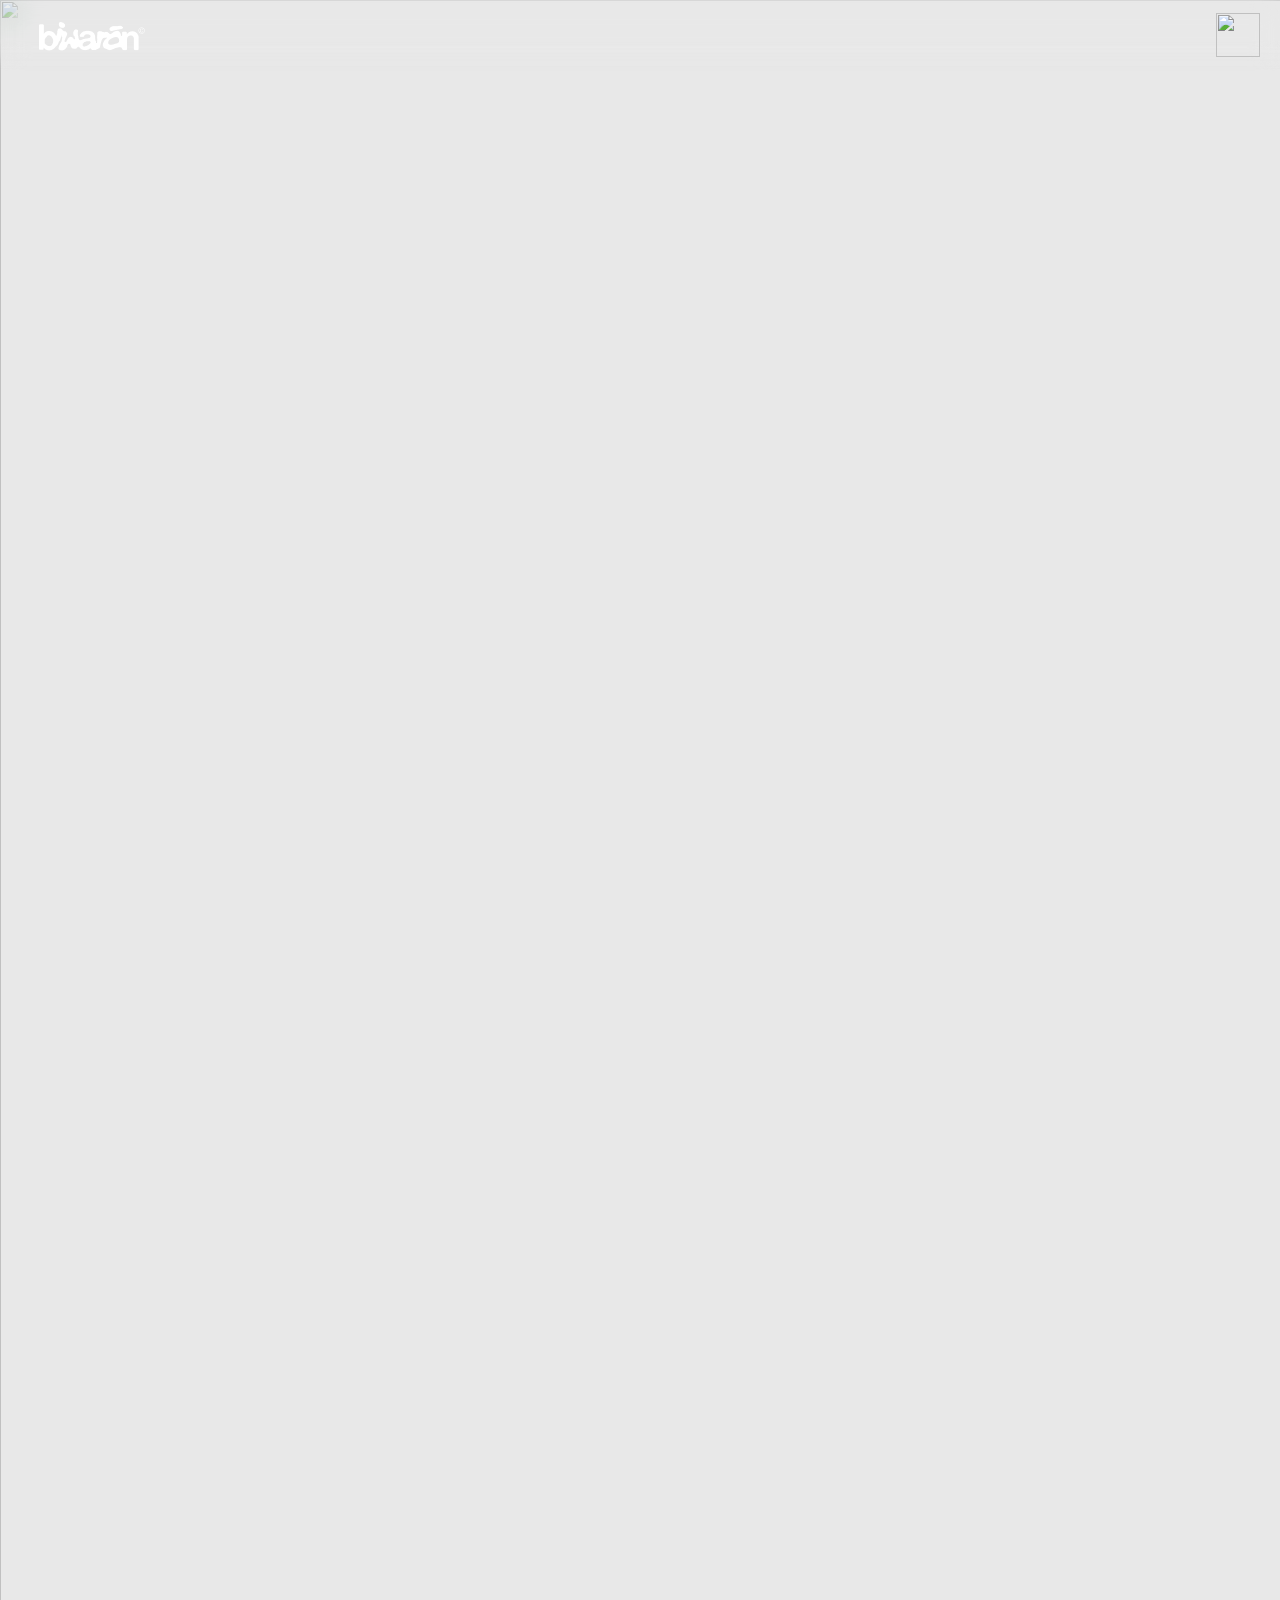
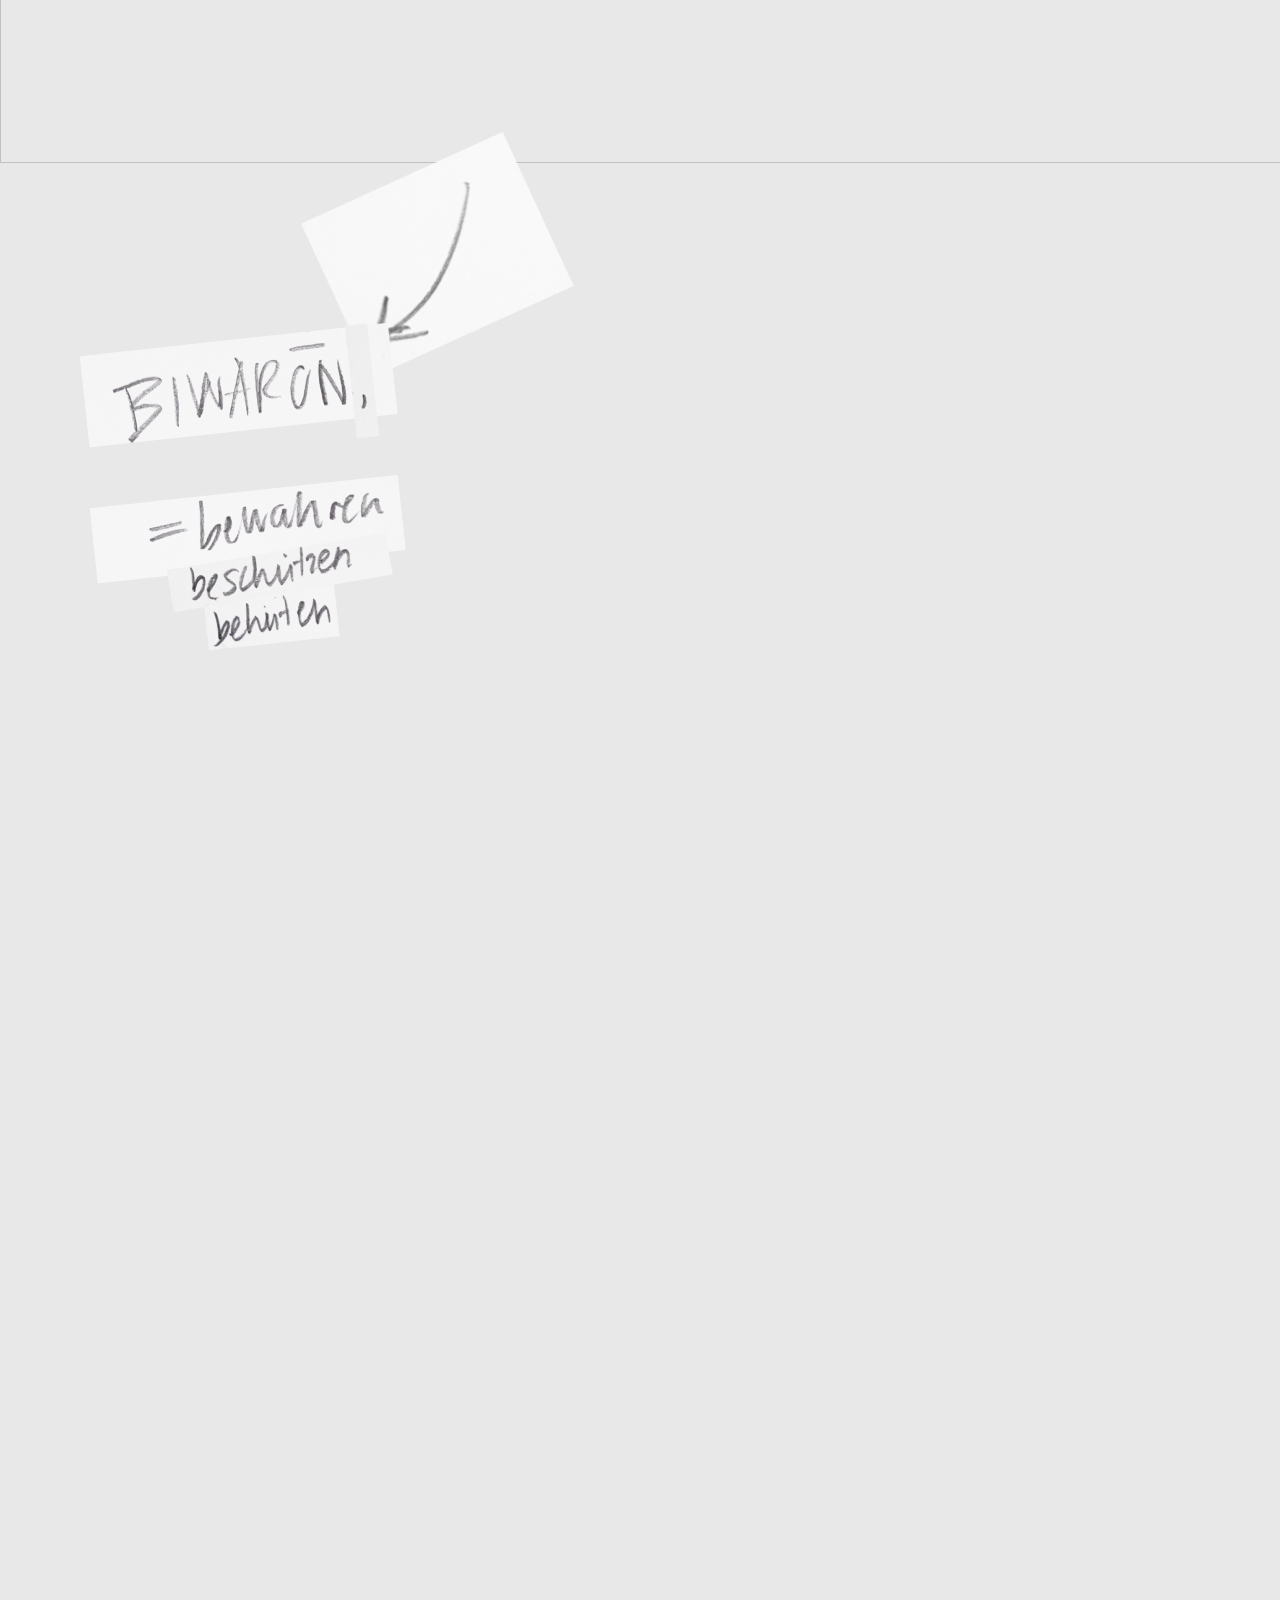
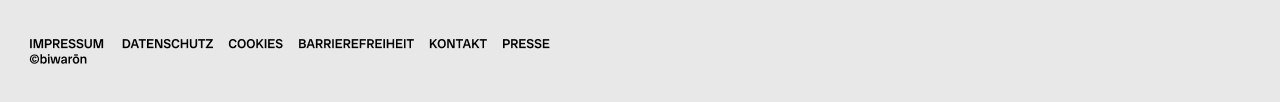
==== index.html @ 2324b7e9 "Add files via upload" ====
<!DOCTYPE html>
<html lang="de">
<head>
  <meta charset="UTF-8">
  <meta name="viewport" content="width=device-width, initial-scale=1.0">
  <title>Landingpage</title>
  <link rel="stylesheet" href="./css/style.css">
</head>
<body class="page-landing">
  <header class="site-header" aria-label="Hauptnavigation">
    <div class="site-header__inner">
      <a class="site-logo-link" href="./index.html" aria-label="Zur Landingpage">
        <img class="site-logo" src="./images/logo_weiss.png" alt="">
      </a>

      <nav class="site-nav" aria-label="Primäre Navigation">
        <a href="./about/index.html">ABOUT</a>
        <a href="./textilsystem/index.html">TEXTILSYSTEM</a>
        <a href="./forschung/index.html">FORSCHUNG</a>
        <a href="./transformation/index.html">TRANSFORMATION</a>
        <a href="./aktivitaet/index.html">AKTIVITÄT-&gt;</a>
      </nav>

      <button
        class="menu-toggle"
        type="button"
        aria-expanded="false"
        aria-controls="mobile-menu"
        aria-label="Navigation öffnen"
      >
        <img class="menu-toggle__icon" src="./images/burger_weiss.png" alt="">
      </button>

      <nav class="mobile-nav" id="mobile-menu" aria-label="Mobile Navigation">
        <a href="./about/index.html">ABOUT</a>
        <a href="./textilsystem/index.html">TEXTILSYSTEM</a>
        <a href="./forschung/index.html">FORSCHUNG</a>
        <a href="./transformation/index.html">TRANSFORMATION</a>
        <a href="./aktivitaet/index.html">AKTIVITÄT-&gt;</a>
      </nav>
    </div>
  </header>

  <main class="landing-main">
    <section class="landing-stage" aria-label="Landingpage Bildkomposition">
      <img class="stage-image stage-image--a1" src="./images/A_1.png" alt="" loading="eager">
      <img class="stage-image stage-image--a2 reveal reveal-up" src="./images/A_2.png" alt="" loading="eager">
      <img class="stage-image stage-image--a3 reveal reveal-diagonal reveal-delay-1" src="./images/A_3.png" alt="" loading="lazy">
      <img class="stage-image stage-image--a4 reveal reveal-diagonal reveal-delay-2" src="./images/A_4.png" alt="" loading="lazy">

      <div class="stage-a5 playful-a5">
        <img class="stage-image stage-image--a5 wiggle-hover" src="./images/A_5.png" alt="" loading="lazy">
      </div>

      <a
        class="landing-hitarea landing-hitarea--about"
        href="./about/index.html"
        aria-label="Zur About-Seite"
      ></a>
    </section>
  </main>

  <footer class="site-footer" aria-hidden="true">
    <img class="site-footer__image" src="./images/footer_box.png" alt="" loading="lazy">
  </footer>

  <script src="./js/script.js" defer></script>
</body>
</html>
---- css/style.css ----
@font-face {
  font-family: 'Neue Haas Display';
  src: url('../fonts/NeueHaasDisplayMediu.tff') format('truetype');
  font-weight: 500;
  font-style: normal;
  font-display: swap;
}

:root {
  --page-bg: #E8E8E8;
  --layout-width: 1560px;
  --layout-height: 3302px;
  --header-height: 70.69px;

  --reveal-duration: 2200ms;
  --reveal-delay-a3: 180ms;
  --reveal-delay-a4: 320ms;
  --reveal-ease: cubic-bezier(0.22, 1, 0.36, 1);

  --header-blur: 14px;
}

*,
*::before,
*::after {
  box-sizing: border-box;
}

html {
  scroll-behavior: smooth;
}

body {
  margin: 0;
  min-height: 100vh;
  overflow-x: auto;
  background: var(--page-bg);
}

img {
  display: block;
  max-width: none;
}

a,
button {
  color: inherit;
  font: inherit;
}

a {
  text-decoration: none;
}

button {
  padding: 0;
  border: 0;
  background: transparent;
  cursor: pointer;
}

.page-landing {
  position: relative;
  min-width: var(--layout-width);
  background: var(--page-bg);
}

/* HEADER */

.site-header {
  position: fixed;
  top: 0;
  left: 50%;
  width: var(--layout-width);
  height: var(--header-height);
  transform: translateX(-50%);
  z-index: 1000;
  pointer-events: none;
}

.site-header::before {
  content: '';
  position: absolute;
  inset: 0;
  background: rgba(232, 232, 232, 0.16);
  -webkit-backdrop-filter: blur(var(--header-blur));
  backdrop-filter: blur(var(--header-blur));
  -webkit-mask-image: linear-gradient(
    to bottom,
    rgba(0, 0, 0, 1) 0%,
    rgba(0, 0, 0, 1) 58%,
    rgba(0, 0, 0, 0.72) 78%,
    rgba(0, 0, 0, 0.22) 92%,
    rgba(0, 0, 0, 0) 100%
  );
  mask-image: linear-gradient(
    to bottom,
    rgba(0, 0, 0, 1) 0%,
    rgba(0, 0, 0, 1) 58%,
    rgba(0, 0, 0, 0.72) 78%,
    rgba(0, 0, 0, 0.22) 92%,
    rgba(0, 0, 0, 0) 100%
  );
  z-index: 0;
}

.site-header__inner {
  position: relative;
  width: 100%;
  height: 100%;
  z-index: 1;
}

.site-logo-link,
.site-nav,
.menu-toggle,
.mobile-nav {
  pointer-events: auto;
}

.site-logo-link {
  position: absolute;
  left: 39px;
  top: 22px;
  width: 106px;
  height: 29px;
}

.site-logo {
  width: 106px;
  height: 29px;
  object-fit: contain;
}

.site-nav {
  position: absolute;
  top: 50%;
  right: 39px;
  transform: translateY(-50%);
  display: flex;
  align-items: center;
  gap: 22px;
  font-family: 'Neue Haas Display', sans-serif;
  font-size: 13px;
  font-weight: 500;
  line-height: 1;
  color: #FFFFFF;
  white-space: nowrap;
}

.site-nav a,
.mobile-nav a {
  color: inherit;
  text-decoration: none;
}

.menu-toggle {
  display: none;
  position: absolute;
  top: 50%;
  right: 20px;
  width: 44px;
  height: 44px;
  transform: translateY(-50%);
}

.menu-toggle__icon {
  width: 100%;
  height: 100%;
  object-fit: contain;
}

.mobile-nav {
  position: absolute;
  top: 64px;
  right: 20px;
  display: none;
  flex-direction: column;
  align-items: flex-end;
  gap: 12px;
  padding: 12px 0;
  font-family: 'Neue Haas Display', sans-serif;
  font-size: 13px;
  font-weight: 500;
  line-height: 1;
  color: #FFFFFF;
}

.mobile-nav.is-open {
  display: flex;
}

/* MAIN */

.landing-main {
  position: relative;
  width: var(--layout-width);
  margin: 0 auto;
  z-index: 1;
}

.landing-stage {
  position: relative;
  width: var(--layout-width);
  height: var(--layout-height);
  overflow: hidden;
}

.stage-image,
.landing-hitarea,
.stage-a5 {
  position: absolute;
  display: block;
}

/* IMAGES */

.stage-image--a1 {
  left: 0;
  top: 0;
  width: 1560px;
  height: 1763px;
  z-index: 1;
}

.stage-image--a2 {
  left: 0;
  top: 730px;
  width: 1560px;
  height: 2571px;
  z-index: 2;
}

.stage-image--a3 {
  left: 301px;
  top: 1732px;
  width: 273px;
  height: 246px;
  z-index: 3;
}

.stage-image--a4 {
  left: 64px;
  top: 1906px;
  width: 343px;
  height: 355px;
  z-index: 4;
}

.stage-a5 {
  left: 1202px;
  top: 2894px;
  width: 358px;
  height: 248px;
  z-index: 5;
  opacity: 0;
  transform-origin: center center;
  will-change: transform, opacity;
}

.stage-image--a5 {
  width: 358px;
  height: 248px;
  transform-origin: center center;
  will-change: transform;
}

/* HIT AREA */

.landing-hitarea--about {
  left: 355px;
  top: 2730px;
  width: 634px;
  height: 446px;
  z-index: 10;
  background: transparent;
}

/* FOOTER */

.site-footer {
  position: relative;
  width: var(--layout-width);
  height: 100px;
  margin: calc(-100px) auto 0;
  z-index: 20;
  pointer-events: none;
}

.site-footer__image {
  width: 1560px;
  height: 100px;
}

/* REVEAL */

.reveal {
  opacity: 0;
  will-change: transform, opacity;
}

.reveal.is-visible {
  animation-duration: var(--reveal-duration);
  animation-fill-mode: forwards;
  animation-timing-function: var(--reveal-ease);
}

.reveal-up.is-visible {
  animation-name: revealUp;
}

.reveal-diagonal.is-visible {
  animation-name: revealDiagonal;
}

.reveal-delay-1.is-visible {
  animation-delay: var(--reveal-delay-a3);
}

.reveal-delay-2.is-visible {
  animation-delay: var(--reveal-delay-a4);
}

@keyframes revealUp {
  from {
    opacity: 0;
    transform: translate3d(0, 70px, 0);
  }
  to {
    opacity: 1;
    transform: translate3d(0, 0, 0);
  }
}

@keyframes revealDiagonal {
  from {
    opacity: 0;
    transform: translate3d(48px, -48px, 0);
  }
  to {
    opacity: 1;
    transform: translate3d(0, 0, 0);
  }
}

/* A5 ENTRANCE */

.playful-a5.is-visible {
  animation: a5Entrance 1400ms cubic-bezier(0.2, 0.9, 0.2, 1) forwards;
}

@keyframes a5Entrance {
  0% {
    opacity: 0;
    transform: translate3d(0, 60px, 0) rotate(-8deg) scale(0.92);
  }
  55% {
    opacity: 1;
    transform: translate3d(0, -8px, 0) rotate(3deg) scale(1.02);
  }
  100% {
    opacity: 1;
    transform: translate3d(0, 0, 0) rotate(0deg) scale(1);
  }
}

/* A5 HOVER */

.wiggle-hover {
  transition: transform 180ms ease;
}

.wiggle-hover.is-wiggling {
  animation: wiggleSoft 700ms ease-out 1;
}

@keyframes wiggleSoft {
  0% {
    transform: rotate(0deg);
  }
  20% {
    transform: rotate(3deg);
  }
  40% {
    transform: rotate(-2.5deg);
  }
  60% {
    transform: rotate(1.5deg);
  }
  80% {
    transform: rotate(-0.75deg);
  }
  100% {
    transform: rotate(0deg);
  }
}

@media (max-width: 1559px) {
  .page-landing {
    min-width: 0;
  }

  .site-header {
    left: 0;
    transform: none;
    width: 100%;
  }

  .landing-main,
  .landing-stage,
  .site-footer {
    width: 100%;
  }

  .site-nav {
    display: none;
  }

  .menu-toggle {
    display: block;
  }
}

@media (prefers-reduced-motion: reduce) {
  html {
    scroll-behavior: auto;
  }

  .reveal,
  .stage-a5,
  .stage-image--a5 {
    opacity: 1;
    transform: none !important;
    animation: none !important;
    transition: none !important;
  }
}
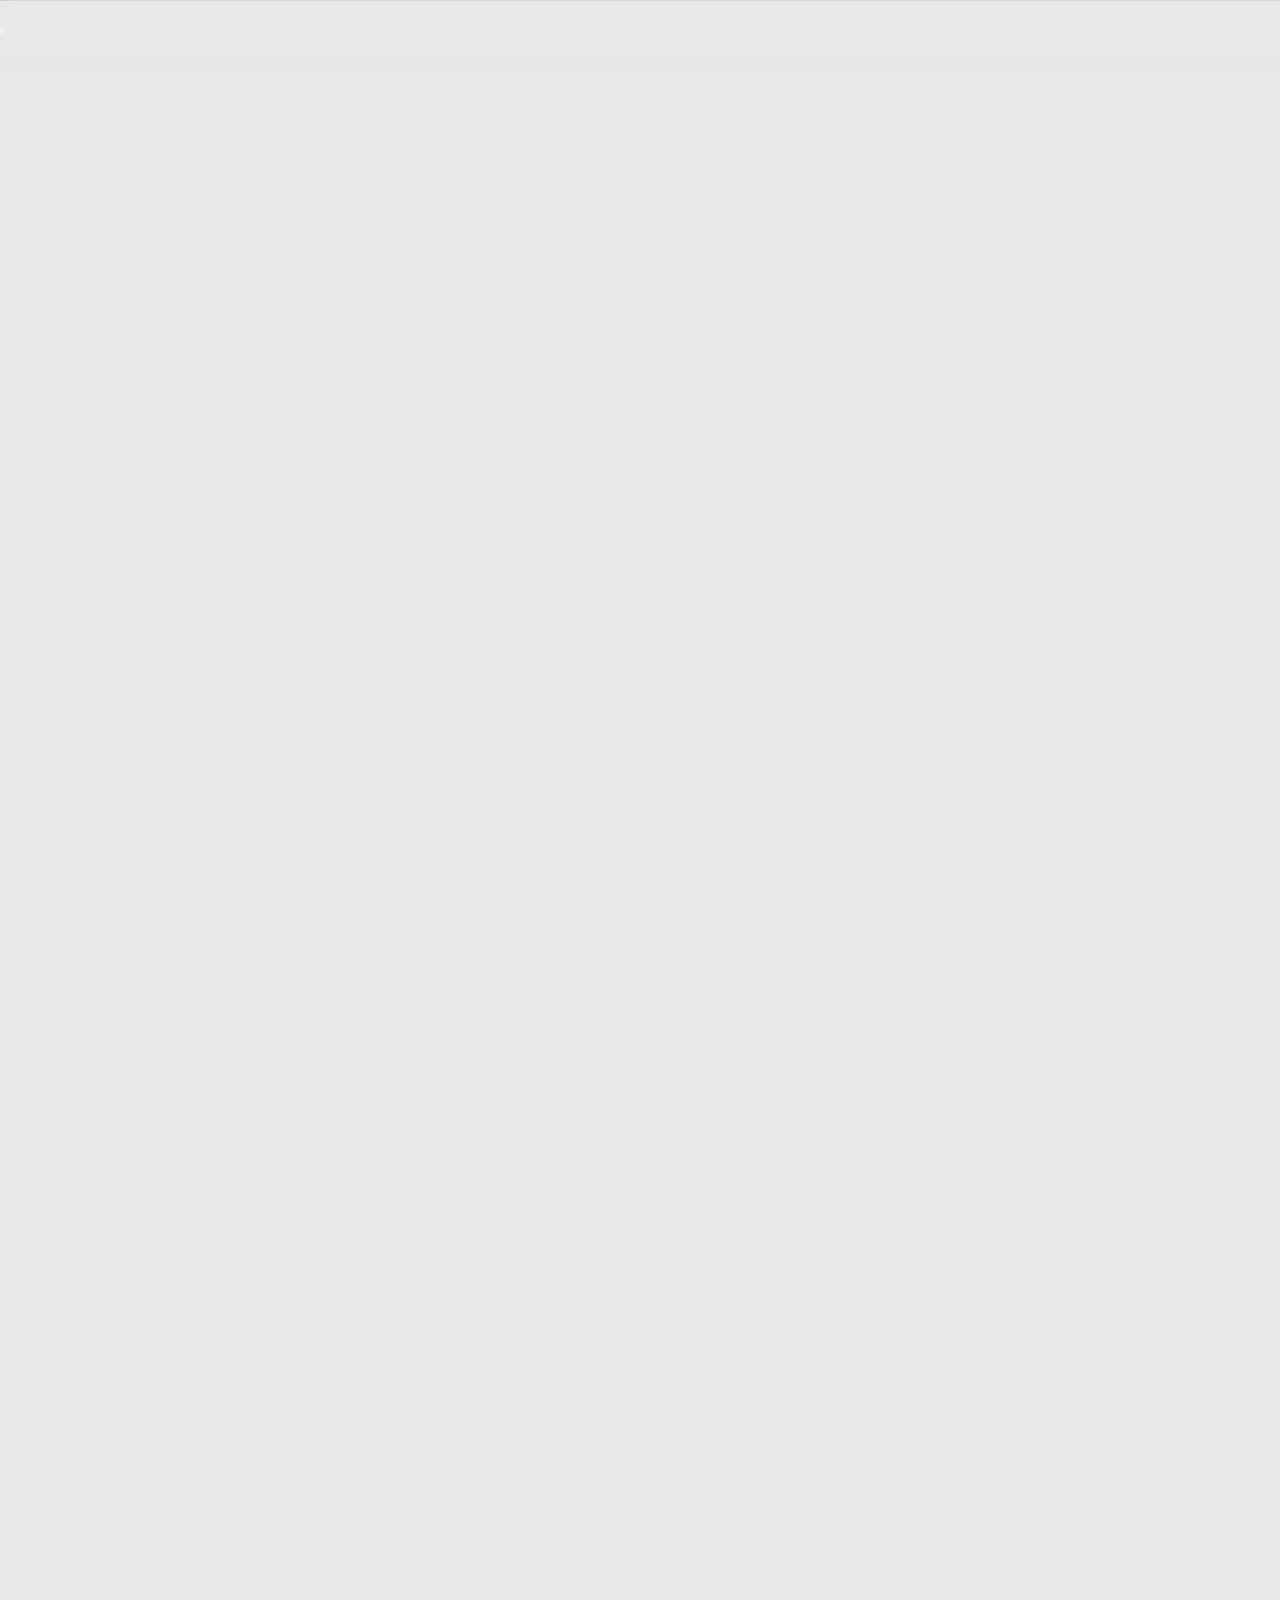
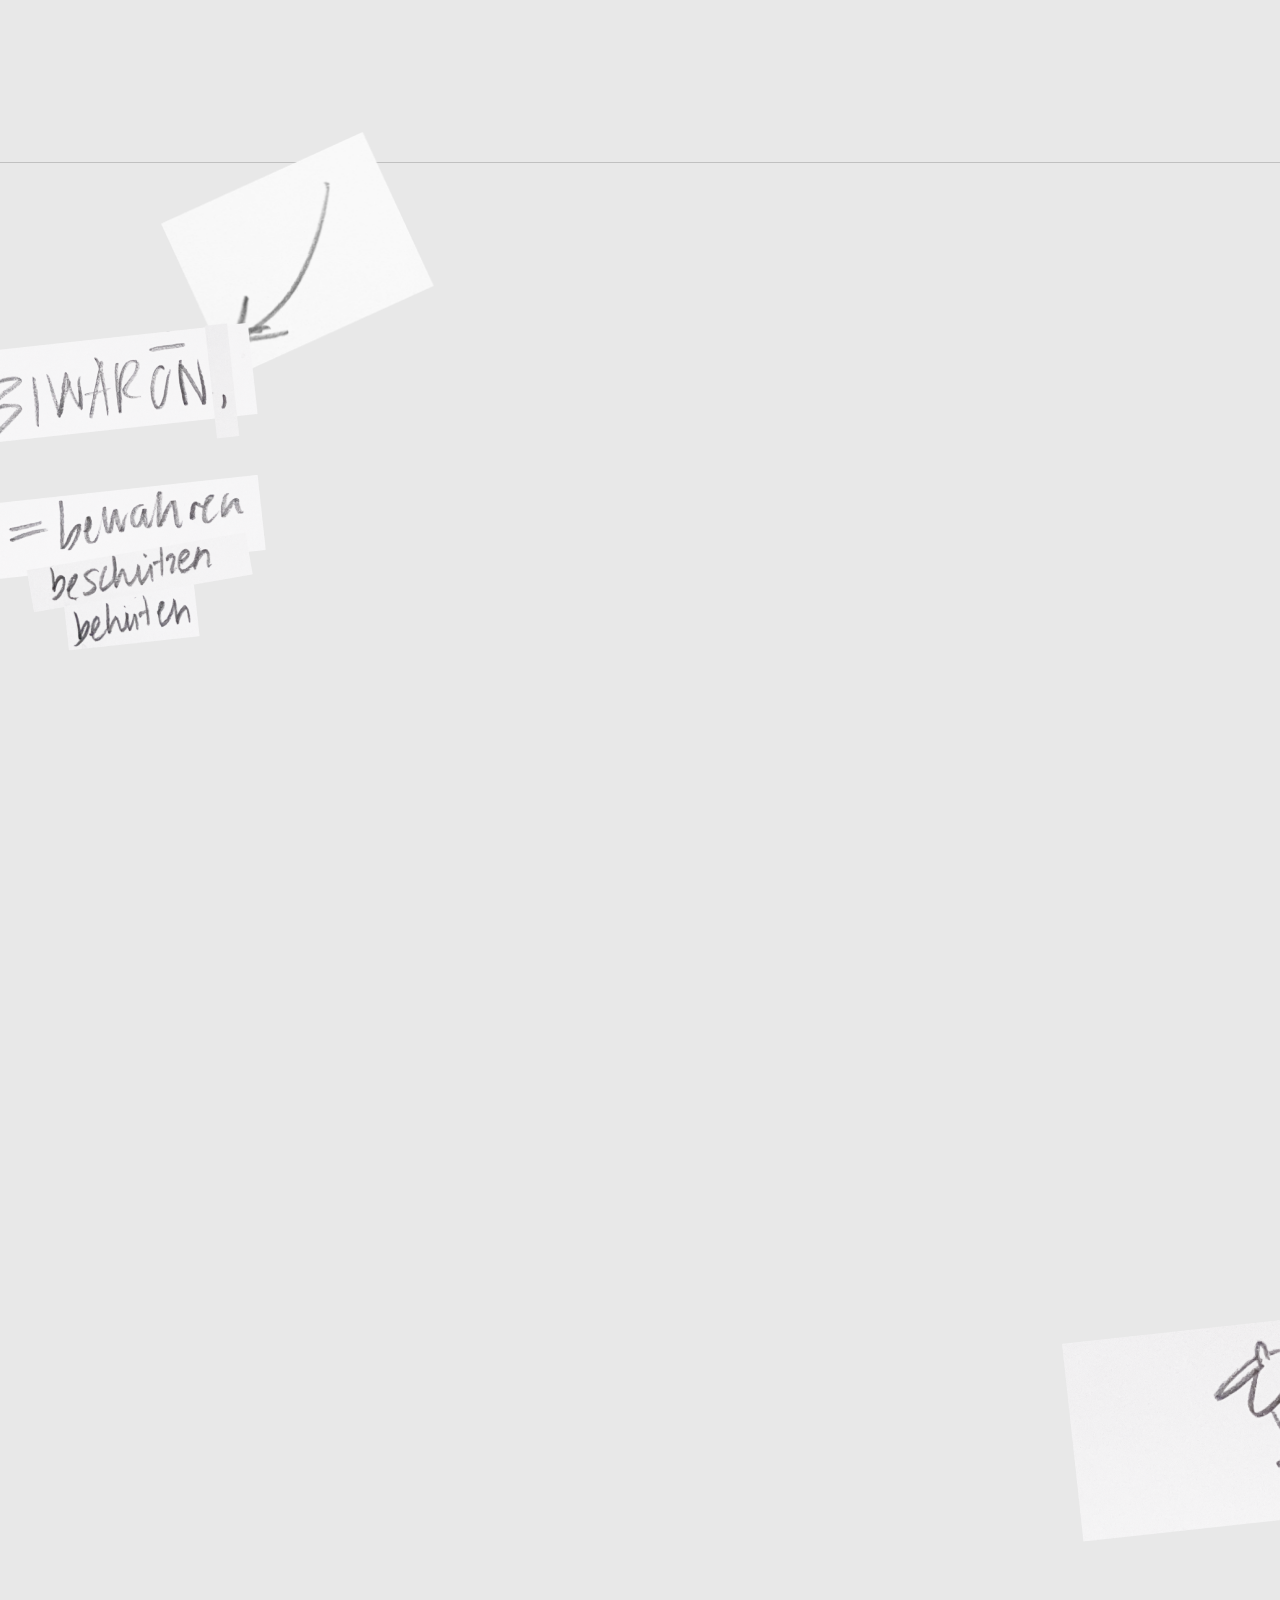
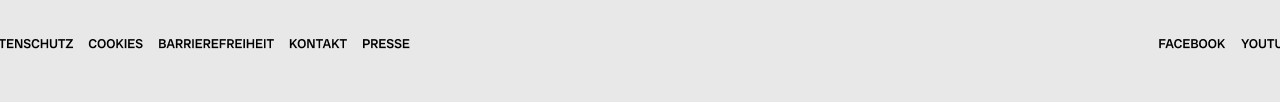
==== commit 77fed362: "Refactor index.html for page scaling Refactored HTML structure to include a page scale wrapper and f" ====
--- a/index.html
+++ b/index.html
@@ -6,64 +6,70 @@
   <title>Landingpage</title>
   <link rel="stylesheet" href="./css/style.css">
 </head>
-<body class="page-landing">
-  <header class="site-header" aria-label="Hauptnavigation">
-    <div class="site-header__inner">
-      <a class="site-logo-link" href="./index.html" aria-label="Zur Landingpage">
-        <img class="site-logo" src="./images/logo_weiss.png" alt="">
-      </a>
+<body>
+  <div class="page-scale-shell">
+    <div class="page-scale-frame">
+      <div class="page-landing">
+        <header class="site-header" aria-label="Hauptnavigation">
+          <div class="site-header__inner">
+            <a class="site-logo-link" href="./index.html" aria-label="Zur Landingpage">
+              <img class="site-logo" src="./images/logo_weiss.png" alt="">
+            </a>
 
-      <nav class="site-nav" aria-label="Primäre Navigation">
-        <a href="./about/index.html">ABOUT</a>
-        <a href="./textilsystem/index.html">TEXTILSYSTEM</a>
-        <a href="./forschung/index.html">FORSCHUNG</a>
-        <a href="./transformation/index.html">TRANSFORMATION</a>
-        <a href="./aktivitaet/index.html">AKTIVITÄT-&gt;</a>
-      </nav>
+            <nav class="site-nav" aria-label="Primäre Navigation">
+              <a href="./about/index.html">ABOUT</a>
+              <a href="./textilsystem/index.html">TEXTILSYSTEM</a>
+              <a href="./forschung/index.html">FORSCHUNG</a>
+              <a href="./transformation/index.html">TRANSFORMATION</a>
+              <a href="./aktivitaet/index.html">AKTIVITÄT-&gt;</a>
+            </nav>
 
-      <button
-        class="menu-toggle"
-        type="button"
-        aria-expanded="false"
-        aria-controls="mobile-menu"
-        aria-label="Navigation öffnen"
-      >
-        <img class="menu-toggle__icon" src="./images/burger_weiss.png" alt="">
-      </button>
+            <button
+              class="menu-toggle"
+              type="button"
+              aria-expanded="false"
+              aria-controls="mobile-menu"
+              aria-label="Navigation öffnen"
+            >
+              <img class="menu-toggle__icon" src="./images/burger_weiss.png" alt="">
+            </button>
 
-      <nav class="mobile-nav" id="mobile-menu" aria-label="Mobile Navigation">
-        <a href="./about/index.html">ABOUT</a>
-        <a href="./textilsystem/index.html">TEXTILSYSTEM</a>
-        <a href="./forschung/index.html">FORSCHUNG</a>
-        <a href="./transformation/index.html">TRANSFORMATION</a>
-        <a href="./aktivitaet/index.html">AKTIVITÄT-&gt;</a>
-      </nav>
+            <nav class="mobile-nav" id="mobile-menu" aria-label="Mobile Navigation">
+              <a href="./about/index.html">ABOUT</a>
+              <a href="./textilsystem/index.html">TEXTILSYSTEM</a>
+              <a href="./forschung/index.html">FORSCHUNG</a>
+              <a href="./transformation/index.html">TRANSFORMATION</a>
+              <a href="./aktivitaet/index.html">AKTIVITÄT-&gt;</a>
+            </nav>
+          </div>
+        </header>
+
+        <main class="landing-main">
+          <section class="landing-stage" aria-label="Landingpage Bildkomposition">
+            <img class="stage-image stage-image--a1" src="./images/A_1.png" alt="" loading="eager">
+            <img class="stage-image stage-image--a2 reveal reveal-up" src="./images/A_2.png" alt="" loading="eager">
+            <img class="stage-image stage-image--a3 reveal reveal-diagonal reveal-delay-1" src="./images/A_3.png" alt="" loading="lazy">
+            <img class="stage-image stage-image--a4 reveal reveal-diagonal reveal-delay-2" src="./images/A_4.png" alt="" loading="lazy">
+
+            <div class="stage-a5 playful-a5">
+              <img class="stage-image stage-image--a5 wiggle-hover" src="./images/A_5.png" alt="" loading="lazy">
+            </div>
+
+            <a
+              class="landing-hitarea landing-hitarea--about"
+              href="./about/index.html"
+              aria-label="Zur About-Seite"
+            ></a>
+          </section>
+        </main>
+
+        <footer class="site-footer" aria-hidden="true">
+          <img class="site-footer__image" src="./images/footer_box.png" alt="" loading="lazy">
+        </footer>
+      </div>
     </div>
-  </header>
-
-  <main class="landing-main">
-    <section class="landing-stage" aria-label="Landingpage Bildkomposition">
-      <img class="stage-image stage-image--a1" src="./images/A_1.png" alt="" loading="eager">
-      <img class="stage-image stage-image--a2 reveal reveal-up" src="./images/A_2.png" alt="" loading="eager">
-      <img class="stage-image stage-image--a3 reveal reveal-diagonal reveal-delay-1" src="./images/A_3.png" alt="" loading="lazy">
-      <img class="stage-image stage-image--a4 reveal reveal-diagonal reveal-delay-2" src="./images/A_4.png" alt="" loading="lazy">
-
-      <div class="stage-a5 playful-a5">
-        <img class="stage-image stage-image--a5 wiggle-hover" src="./images/A_5.png" alt="" loading="lazy">
-      </div>
-
-      <a
-        class="landing-hitarea landing-hitarea--about"
-        href="./about/index.html"
-        aria-label="Zur About-Seite"
-      ></a>
-    </section>
-  </main>
-
-  <footer class="site-footer" aria-hidden="true">
-    <img class="site-footer__image" src="./images/footer_box.png" alt="" loading="lazy">
-  </footer>
+  </div>
 
   <script src="./js/script.js" defer></script>
 </body>
-</html>+</html>
--- a/css/style.css
+++ b/css/style.css
@@ -18,6 +18,7 @@
   --reveal-ease: cubic-bezier(0.22, 1, 0.36, 1);
 
   --header-blur: 14px;
+  --page-scale: 1;
 }
 
 *,
@@ -33,7 +34,7 @@
 body {
   margin: 0;
   min-height: 100vh;
-  overflow-x: auto;
+  overflow-x: hidden;
   background: var(--page-bg);
 }
 
@@ -59,9 +60,23 @@
   cursor: pointer;
 }
 
+/* SCALE WRAPPER */
+
+.page-scale-shell {
+  width: 100%;
+  display: flex;
+  justify-content: center;
+}
+
+.page-scale-frame {
+  width: var(--layout-width);
+  transform-origin: top center;
+  transform: scale(var(--page-scale));
+}
+
 .page-landing {
   position: relative;
-  min-width: var(--layout-width);
+  width: var(--layout-width);
   background: var(--page-bg);
 }
 
@@ -395,21 +410,15 @@
   }
 }
 
+/* PROPORTIONAL SCALE BELOW 1560 */
+
 @media (max-width: 1559px) {
-  .page-landing {
-    min-width: 0;
-  }
-
-  .site-header {
-    left: 0;
-    transform: none;
-    width: 100%;
-  }
-
-  .landing-main,
-  .landing-stage,
-  .site-footer {
-    width: 100%;
+  :root {
+    --page-scale: calc(100vw / 1560);
+  }
+
+  .page-scale-frame {
+    height: calc((var(--layout-height) + 100px) * var(--page-scale));
   }
 
   .site-nav {
@@ -418,6 +427,12 @@
 
   .menu-toggle {
     display: block;
+  }
+}
+
+@media (min-width: 1560px) {
+  .page-scale-frame {
+    height: calc(var(--layout-height) + 100px);
   }
 }
 
@@ -434,4 +449,4 @@
     animation: none !important;
     transition: none !important;
   }
-}+}
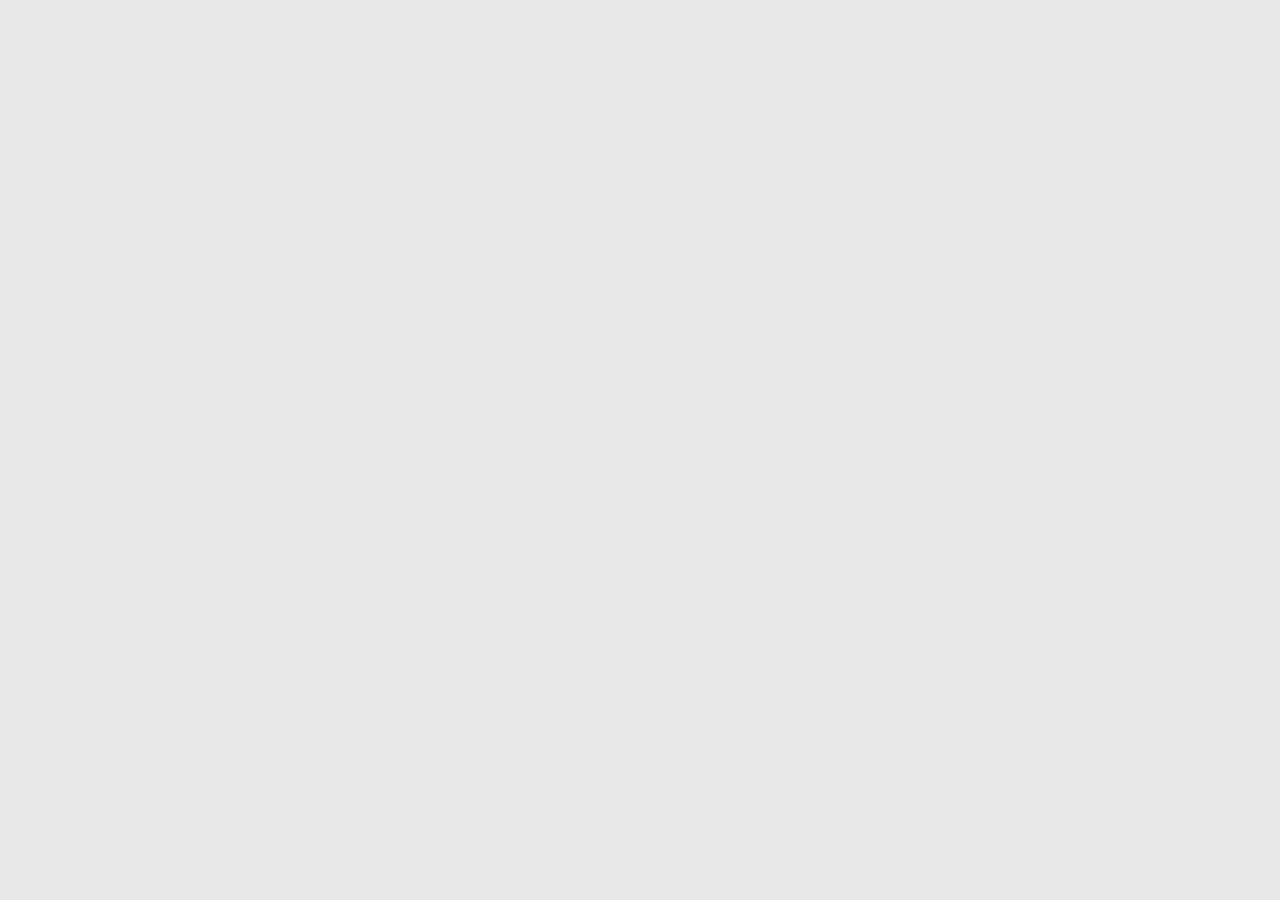
==== commit 646fce42: "Add files via upload" ====
--- a/index.html
+++ b/index.html
@@ -2,74 +2,81 @@
 <html lang="de">
 <head>
   <meta charset="UTF-8">
-  <meta name="viewport" content="width=device-width, initial-scale=1.0">
+  <meta
+    name="viewport"
+    content="width=device-width, initial-scale=1.0, maximum-scale=1.0, user-scalable=no"
+  >
   <title>Landingpage</title>
   <link rel="stylesheet" href="./css/style.css">
 </head>
 <body>
   <div class="page-scale-shell">
-    <div class="page-scale-frame">
-      <div class="page-landing">
-        <header class="site-header" aria-label="Hauptnavigation">
-          <div class="site-header__inner">
-            <a class="site-logo-link" href="./index.html" aria-label="Zur Landingpage">
-              <img class="site-logo" src="./images/logo_weiss.png" alt="">
-            </a>
+    <div class="page-scale-stage">
+      <div class="page-scale-frame">
+        <div class="page-landing">
+          <header class="site-header" aria-label="Hauptnavigation">
+            <div class="site-header-scale">
+              <div class="site-header__inner">
+                <a class="site-logo-link" href="./index.html" aria-label="Zur Landingpage">
+                  <img class="site-logo" src="./images/logo_weiss.png" alt="">
+                </a>
 
-            <nav class="site-nav" aria-label="Primäre Navigation">
-              <a href="./about/index.html">ABOUT</a>
-              <a href="./textilsystem/index.html">TEXTILSYSTEM</a>
-              <a href="./forschung/index.html">FORSCHUNG</a>
-              <a href="./transformation/index.html">TRANSFORMATION</a>
-              <a href="./aktivitaet/index.html">AKTIVITÄT-&gt;</a>
-            </nav>
+                <nav class="site-nav" aria-label="Primäre Navigation">
+                  <a href="./about/index.html">ABOUT</a>
+                  <a href="./textilsystem/index.html">TEXTILSYSTEM</a>
+                  <a href="./forschung/index.html">FORSCHUNG</a>
+                  <a href="./transformation/index.html">TRANSFORMATION</a>
+                  <a href="./aktivitaet/index.html">AKTIVITÄT-&gt;</a>
+                </nav>
 
-            <button
-              class="menu-toggle"
-              type="button"
-              aria-expanded="false"
-              aria-controls="mobile-menu"
-              aria-label="Navigation öffnen"
-            >
-              <img class="menu-toggle__icon" src="./images/burger_weiss.png" alt="">
-            </button>
+                <button
+                  class="menu-toggle"
+                  type="button"
+                  aria-expanded="false"
+                  aria-controls="mobile-menu"
+                  aria-label="Navigation öffnen"
+                >
+                  <img class="menu-toggle__icon" src="./images/burger_weiss.png" alt="">
+                </button>
 
-            <nav class="mobile-nav" id="mobile-menu" aria-label="Mobile Navigation">
-              <a href="./about/index.html">ABOUT</a>
-              <a href="./textilsystem/index.html">TEXTILSYSTEM</a>
-              <a href="./forschung/index.html">FORSCHUNG</a>
-              <a href="./transformation/index.html">TRANSFORMATION</a>
-              <a href="./aktivitaet/index.html">AKTIVITÄT-&gt;</a>
-            </nav>
-          </div>
-        </header>
+                <nav class="mobile-nav" id="mobile-menu" aria-label="Mobile Navigation">
+                  <a href="./about/index.html">ABOUT</a>
+                  <a href="./textilsystem/index.html">TEXTILSYSTEM</a>
+                  <a href="./forschung/index.html">FORSCHUNG</a>
+                  <a href="./transformation/index.html">TRANSFORMATION</a>
+                  <a href="./aktivitaet/index.html">AKTIVITÄT-&gt;</a>
+                </nav>
+              </div>
+            </div>
+          </header>
 
-        <main class="landing-main">
-          <section class="landing-stage" aria-label="Landingpage Bildkomposition">
-            <img class="stage-image stage-image--a1" src="./images/A_1.png" alt="" loading="eager">
-            <img class="stage-image stage-image--a2 reveal reveal-up" src="./images/A_2.png" alt="" loading="eager">
-            <img class="stage-image stage-image--a3 reveal reveal-diagonal reveal-delay-1" src="./images/A_3.png" alt="" loading="lazy">
-            <img class="stage-image stage-image--a4 reveal reveal-diagonal reveal-delay-2" src="./images/A_4.png" alt="" loading="lazy">
+          <main class="landing-main">
+            <section class="landing-stage" aria-label="Landingpage Bildkomposition">
+              <img class="stage-image stage-image--a1" src="./images/A_1.png" alt="" loading="eager">
+              <img class="stage-image stage-image--a2 reveal reveal-up" src="./images/A_2.png" alt="" loading="eager">
+              <img class="stage-image stage-image--a3 reveal reveal-diagonal reveal-delay-1" src="./images/A_3.png" alt="" loading="lazy">
+              <img class="stage-image stage-image--a4 reveal reveal-diagonal reveal-delay-2" src="./images/A_4.png" alt="" loading="lazy">
 
-            <div class="stage-a5 playful-a5">
-              <img class="stage-image stage-image--a5 wiggle-hover" src="./images/A_5.png" alt="" loading="lazy">
-            </div>
+              <div class="stage-a5 playful-a5">
+                <img class="stage-image stage-image--a5 wiggle-hover" src="./images/A_5.png" alt="" loading="lazy">
+              </div>
 
-            <a
-              class="landing-hitarea landing-hitarea--about"
-              href="./about/index.html"
-              aria-label="Zur About-Seite"
-            ></a>
-          </section>
-        </main>
+              <a
+                class="landing-hitarea landing-hitarea--about"
+                href="./about/index.html"
+                aria-label="Zur About-Seite"
+              ></a>
+            </section>
+          </main>
 
-        <footer class="site-footer" aria-hidden="true">
-          <img class="site-footer__image" src="./images/footer_box.png" alt="" loading="lazy">
-        </footer>
+          <footer class="site-footer" aria-hidden="true">
+            <img class="site-footer__image" src="./images/footer_box.png" alt="" loading="lazy">
+          </footer>
+        </div>
       </div>
     </div>
   </div>
 
   <script src="./js/script.js" defer></script>
 </body>
-</html>
+</html>
--- a/css/style.css
+++ b/css/style.css
@@ -10,6 +10,7 @@
   --page-bg: #E8E8E8;
   --layout-width: 1560px;
   --layout-height: 3302px;
+  --footer-height: 100px;
   --header-height: 70.69px;
 
   --reveal-duration: 2200ms;
@@ -19,6 +20,8 @@
 
   --header-blur: 14px;
   --page-scale: 1;
+  --header-mobile-scale: 1;
+  --page-visible-width: 1560px;
 }
 
 *,
@@ -60,17 +63,26 @@
   cursor: pointer;
 }
 
-/* SCALE WRAPPER */
-
 .page-scale-shell {
   width: 100%;
-  display: flex;
-  justify-content: center;
+  overflow-x: hidden;
+}
+
+.page-scale-stage {
+  position: relative;
+  width: var(--page-visible-width);
+  height: calc((var(--layout-height) + var(--footer-height)) * var(--page-scale));
+  margin: 0 auto;
+  overflow: hidden;
 }
 
 .page-scale-frame {
-  width: var(--layout-width);
-  transform-origin: top center;
+  position: absolute;
+  top: 0;
+  left: 0;
+  width: var(--layout-width);
+  height: calc(var(--layout-height) + var(--footer-height));
+  transform-origin: top left;
   transform: scale(var(--page-scale));
 }
 
@@ -80,15 +92,12 @@
   background: var(--page-bg);
 }
 
-/* HEADER */
-
 .site-header {
-  position: fixed;
+  position: absolute;
   top: 0;
-  left: 50%;
-  width: var(--layout-width);
-  height: var(--header-height);
-  transform: translateX(-50%);
+  left: 0;
+  width: var(--layout-width);
+  height: calc(var(--header-height) * var(--header-mobile-scale));
   z-index: 1000;
   pointer-events: none;
 }
@@ -119,11 +128,19 @@
   z-index: 0;
 }
 
+.site-header-scale {
+  position: relative;
+  width: calc(var(--layout-width) / var(--header-mobile-scale));
+  height: var(--header-height);
+  transform-origin: top left;
+  transform: scale(var(--header-mobile-scale));
+  z-index: 1;
+}
+
 .site-header__inner {
   position: relative;
   width: 100%;
   height: 100%;
-  z-index: 1;
 }
 
 .site-logo-link,
@@ -205,8 +222,6 @@
   display: flex;
 }
 
-/* MAIN */
-
 .landing-main {
   position: relative;
   width: var(--layout-width);
@@ -227,8 +242,6 @@
   position: absolute;
   display: block;
 }
-
-/* IMAGES */
 
 .stage-image--a1 {
   left: 0;
@@ -280,8 +293,6 @@
   will-change: transform;
 }
 
-/* HIT AREA */
-
 .landing-hitarea--about {
   left: 355px;
   top: 2730px;
@@ -291,13 +302,11 @@
   background: transparent;
 }
 
-/* FOOTER */
-
 .site-footer {
   position: relative;
   width: var(--layout-width);
-  height: 100px;
-  margin: calc(-100px) auto 0;
+  height: var(--footer-height);
+  margin: calc(-1 * var(--footer-height)) auto 0;
   z-index: 20;
   pointer-events: none;
 }
@@ -306,8 +315,6 @@
   width: 1560px;
   height: 100px;
 }
-
-/* REVEAL */
 
 .reveal {
   opacity: 0;
@@ -358,8 +365,6 @@
   }
 }
 
-/* A5 ENTRANCE */
-
 .playful-a5.is-visible {
   animation: a5Entrance 1400ms cubic-bezier(0.2, 0.9, 0.2, 1) forwards;
 }
@@ -379,8 +384,6 @@
   }
 }
 
-/* A5 HOVER */
-
 .wiggle-hover {
   transition: transform 180ms ease;
 }
@@ -410,15 +413,11 @@
   }
 }
 
-/* PROPORTIONAL SCALE BELOW 1560 */
-
 @media (max-width: 1559px) {
   :root {
     --page-scale: calc(100vw / 1560);
-  }
-
-  .page-scale-frame {
-    height: calc((var(--layout-height) + 100px) * var(--page-scale));
+    --header-mobile-scale: 2;
+    --page-visible-width: 1560px;
   }
 
   .site-nav {
@@ -431,8 +430,9 @@
 }
 
 @media (min-width: 1560px) {
-  .page-scale-frame {
-    height: calc(var(--layout-height) + 100px);
+  .page-scale-stage {
+    width: var(--layout-width);
+    height: calc(var(--layout-height) + var(--footer-height));
   }
 }
 
@@ -449,4 +449,4 @@
     animation: none !important;
     transition: none !important;
   }
-}
+}
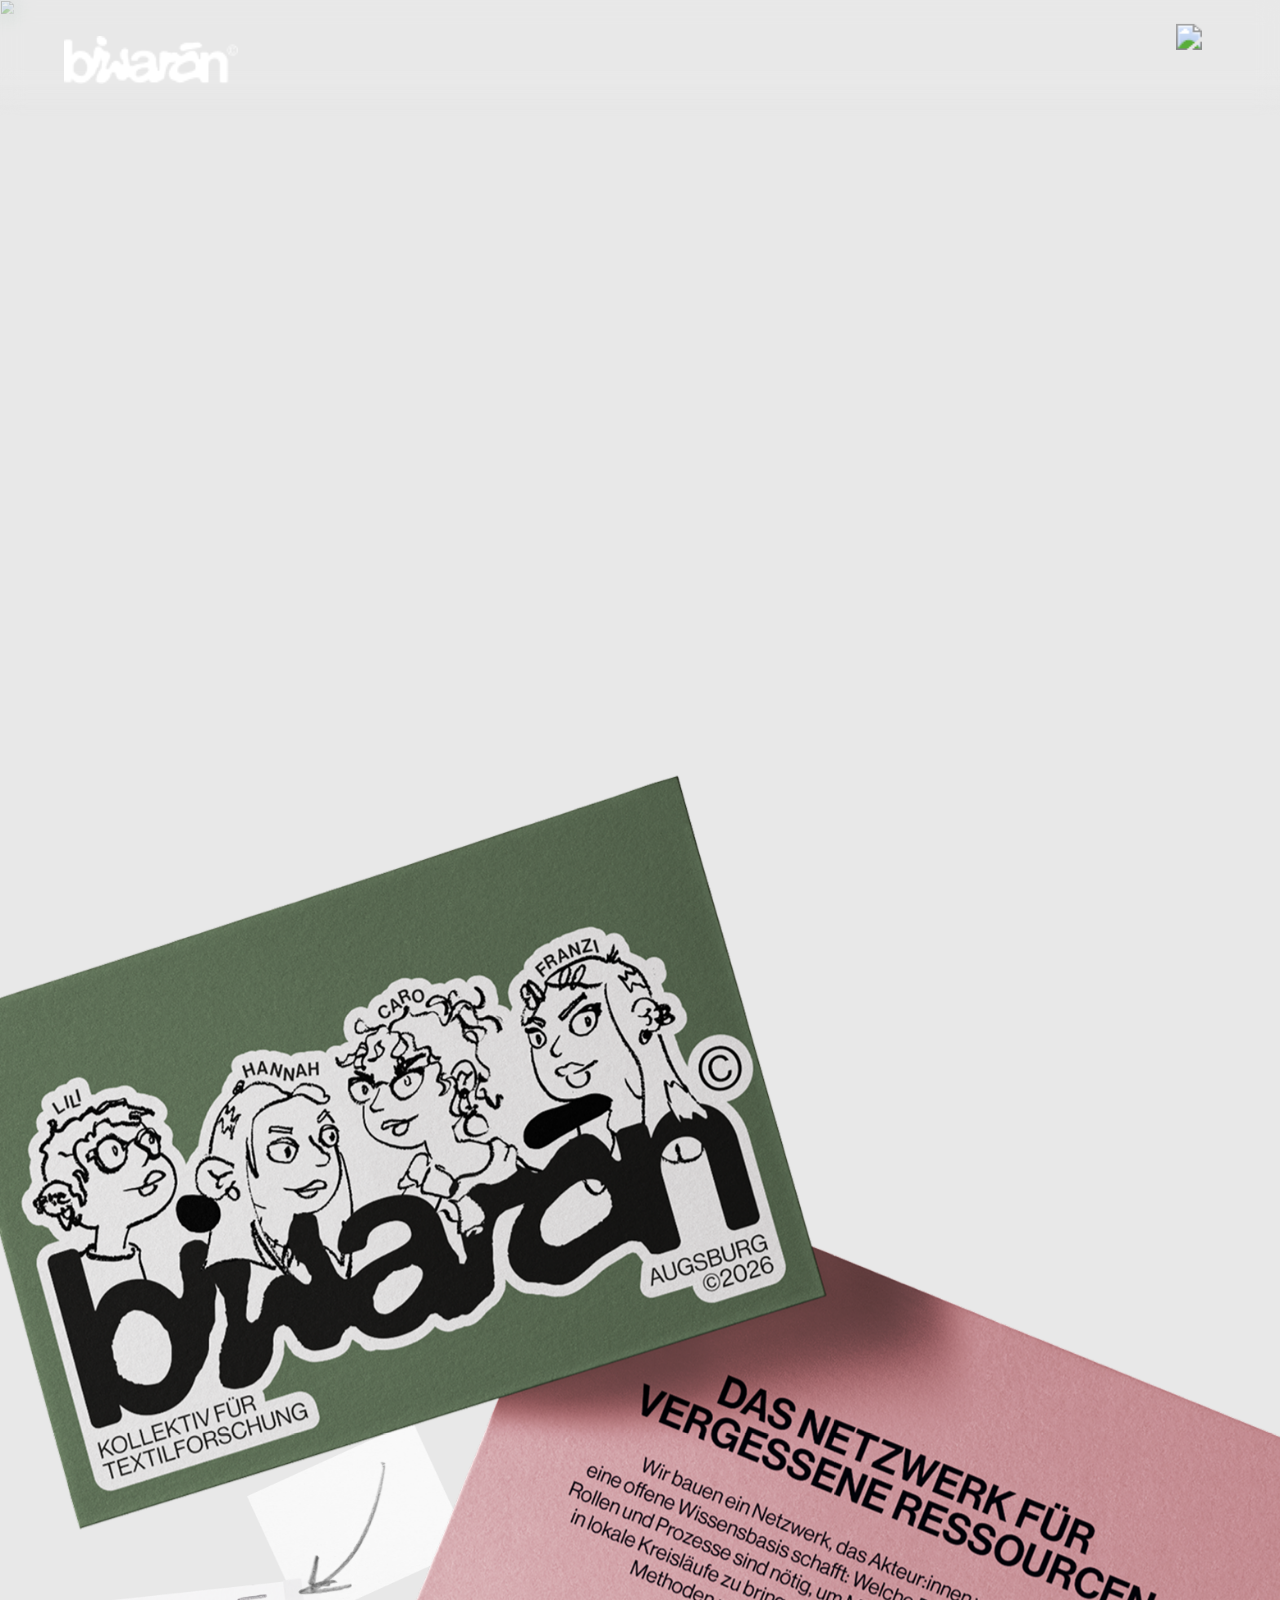
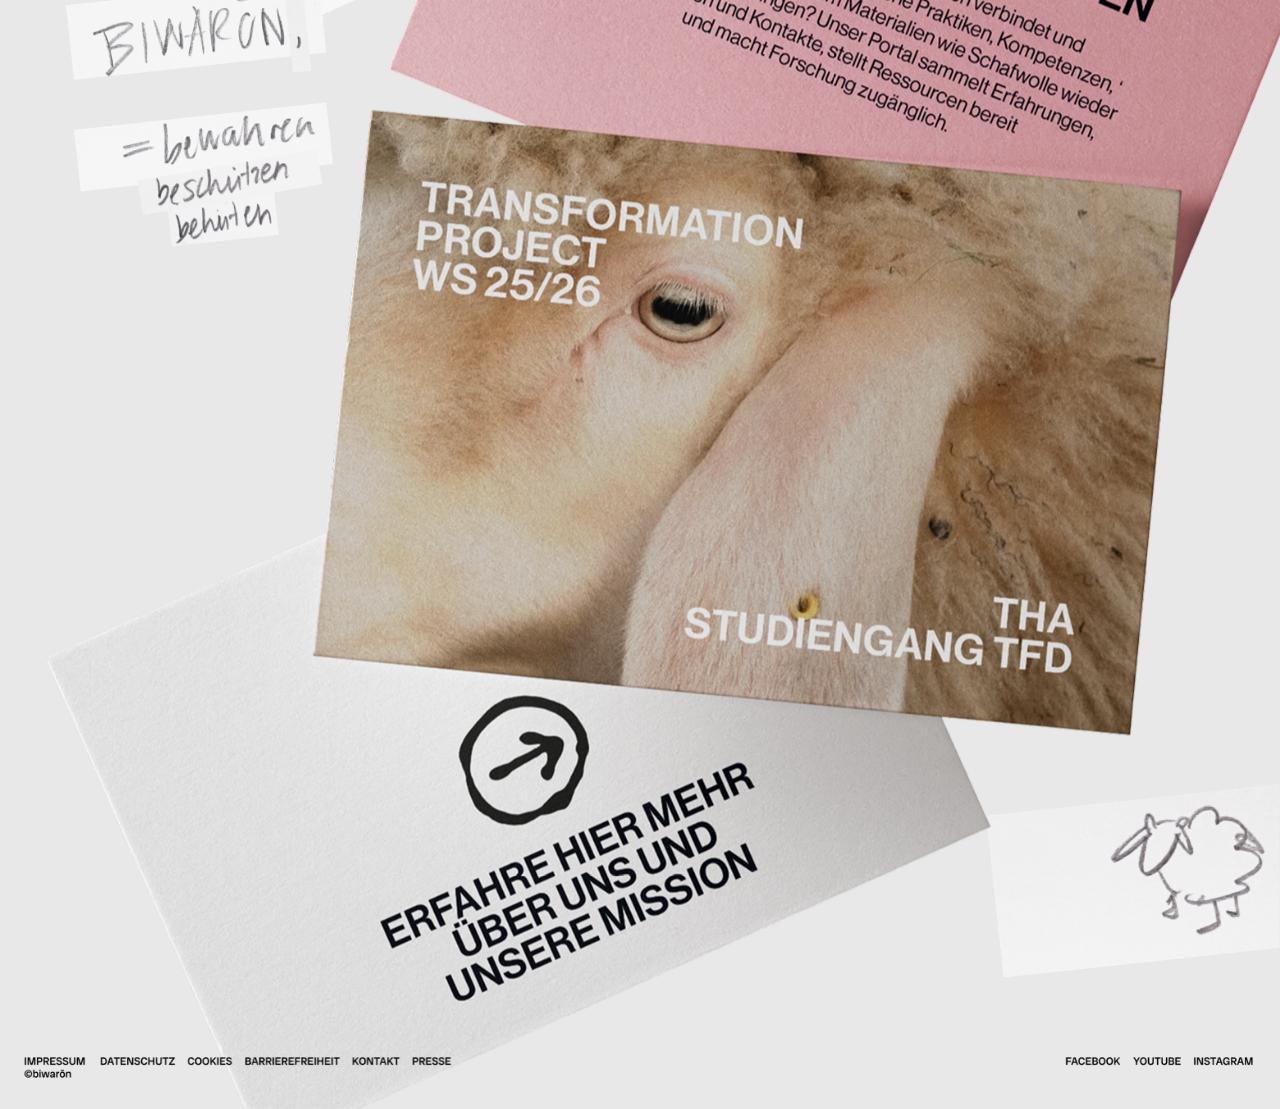
==== commit e7b87a40: "Add files via upload" ====
--- a/index.html
+++ b/index.html
@@ -9,56 +9,91 @@
   <title>Landingpage</title>
   <link rel="stylesheet" href="./css/style.css">
 </head>
+
 <body>
   <div class="page-scale-shell">
     <div class="page-scale-stage">
       <div class="page-scale-frame">
         <div class="page-landing">
+
           <header class="site-header" aria-label="Hauptnavigation">
-            <div class="site-header-scale">
-              <div class="site-header__inner">
-                <a class="site-logo-link" href="./index.html" aria-label="Zur Landingpage">
-                  <img class="site-logo" src="./images/logo_weiss.png" alt="">
-                </a>
+            <div class="site-header__inner">
 
-                <nav class="site-nav" aria-label="Primäre Navigation">
-                  <a href="./about/index.html">ABOUT</a>
-                  <a href="./textilsystem/index.html">TEXTILSYSTEM</a>
-                  <a href="./forschung/index.html">FORSCHUNG</a>
-                  <a href="./transformation/index.html">TRANSFORMATION</a>
-                  <a href="./aktivitaet/index.html">AKTIVITÄT-&gt;</a>
-                </nav>
+              <a class="site-logo-link" href="./index.html" aria-label="Zur Landingpage">
+                <img class="site-logo" src="./images/logo_weiss.png" alt="">
+              </a>
 
-                <button
-                  class="menu-toggle"
-                  type="button"
-                  aria-expanded="false"
-                  aria-controls="mobile-menu"
-                  aria-label="Navigation öffnen"
-                >
-                  <img class="menu-toggle__icon" src="./images/burger_weiss.png" alt="">
-                </button>
+              <nav class="site-nav" aria-label="Primäre Navigation">
+                <a href="./about/index.html">ABOUT</a>
+                <a href="./textilsystem/index.html">TEXTILSYSTEM</a>
+                <a href="./forschung/index.html">FORSCHUNG</a>
+                <a href="./transformation/index.html">TRANSFORMATION</a>
+                <a href="./aktivitaet/index.html">AKTIVITÄT-&gt;</a>
+              </nav>
 
-                <nav class="mobile-nav" id="mobile-menu" aria-label="Mobile Navigation">
-                  <a href="./about/index.html">ABOUT</a>
-                  <a href="./textilsystem/index.html">TEXTILSYSTEM</a>
-                  <a href="./forschung/index.html">FORSCHUNG</a>
-                  <a href="./transformation/index.html">TRANSFORMATION</a>
-                  <a href="./aktivitaet/index.html">AKTIVITÄT-&gt;</a>
-                </nav>
-              </div>
+              <button
+                class="menu-toggle"
+                type="button"
+                aria-expanded="false"
+                aria-controls="mobile-menu"
+                aria-label="Navigation öffnen"
+              >
+                <img class="menu-toggle__icon" src="./images/burger_weiss.png" alt="">
+              </button>
+
+              <nav class="mobile-nav" id="mobile-menu" aria-label="Mobile Navigation">
+                <a href="./about/index.html">ABOUT</a>
+                <a href="./textilsystem/index.html">TEXTILSYSTEM</a>
+                <a href="./forschung/index.html">FORSCHUNG</a>
+                <a href="./transformation/index.html">TRANSFORMATION</a>
+                <a href="./aktivitaet/index.html">AKTIVITÄT-&gt;</a>
+              </nav>
+
             </div>
           </header>
 
           <main class="landing-main">
             <section class="landing-stage" aria-label="Landingpage Bildkomposition">
-              <img class="stage-image stage-image--a1" src="./images/A_1.png" alt="" loading="eager">
-              <img class="stage-image stage-image--a2 reveal reveal-up" src="./images/A_2.png" alt="" loading="eager">
-              <img class="stage-image stage-image--a3 reveal reveal-diagonal reveal-delay-1" src="./images/A_3.png" alt="" loading="lazy">
-              <img class="stage-image stage-image--a4 reveal reveal-diagonal reveal-delay-2" src="./images/A_4.png" alt="" loading="lazy">
 
-              <div class="stage-a5 playful-a5">
-                <img class="stage-image stage-image--a5 wiggle-hover" src="./images/A_5.png" alt="" loading="lazy">
+              <img
+                class="stage-image stage-image--a1"
+                src="./images/A_1.png"
+                alt=""
+                loading="eager"
+              >
+
+              <img
+                class="stage-image stage-image--a2 reveal reveal-up"
+                src="./images/A_2.png"
+                alt=""
+                loading="eager"
+              >
+
+              <div class="stage-blend stage-blend--a3 reveal reveal-diagonal reveal-delay-1">
+                <img
+                  class="stage-image stage-image--a3"
+                  src="./images/A_3.png"
+                  alt=""
+                  loading="lazy"
+                >
+              </div>
+
+              <div class="stage-blend stage-blend--a4 reveal reveal-diagonal reveal-delay-2">
+                <img
+                  class="stage-image stage-image--a4"
+                  src="./images/A_4.png"
+                  alt=""
+                  loading="lazy"
+                >
+              </div>
+
+              <div class="stage-a5 stage-blend playful-a5">
+                <img
+                  class="stage-image stage-image--a5 wiggle-hover"
+                  src="./images/A_5.png"
+                  alt=""
+                  loading="lazy"
+                >
               </div>
 
               <a
@@ -66,12 +101,19 @@
                 href="./about/index.html"
                 aria-label="Zur About-Seite"
               ></a>
+
             </section>
           </main>
 
           <footer class="site-footer" aria-hidden="true">
-            <img class="site-footer__image" src="./images/footer_box.png" alt="" loading="lazy">
+            <img
+              class="site-footer__image"
+              src="./images/footer_box.png"
+              alt=""
+              loading="lazy"
+            >
           </footer>
+
         </div>
       </div>
     </div>
--- a/css/style.css
+++ b/css/style.css
@@ -1,26 +1,23 @@
 @font-face {
-  font-family: 'Neue Haas Display';
-  src: url('../fonts/NeueHaasDisplayMediu.tff') format('truetype');
+  font-family: "Neue Haas Display";
+  src: url("../fonts/NeueHaasDisplayMediu.ttf") format("truetype");
   font-weight: 500;
   font-style: normal;
   font-display: swap;
 }
 
 :root {
-  --page-bg: #E8E8E8;
+  --page-bg: #e8e8e8;
   --layout-width: 1560px;
   --layout-height: 3302px;
   --footer-height: 100px;
   --header-height: 70.69px;
-
   --reveal-duration: 2200ms;
   --reveal-delay-a3: 180ms;
   --reveal-delay-a4: 320ms;
   --reveal-ease: cubic-bezier(0.22, 1, 0.36, 1);
-
   --header-blur: 14px;
   --page-scale: 1;
-  --header-mobile-scale: 1;
   --page-visible-width: 1560px;
 }
 
@@ -69,43 +66,40 @@
 }
 
 .page-scale-stage {
-  position: relative;
   width: var(--page-visible-width);
-  height: calc((var(--layout-height) + var(--footer-height)) * var(--page-scale));
+  height: calc(var(--layout-height) * var(--page-scale));
   margin: 0 auto;
   overflow: hidden;
 }
 
 .page-scale-frame {
+  width: var(--layout-width);
+  height: var(--layout-height);
+  zoom: var(--page-scale);
+}
+
+.page-landing {
+  position: relative;
+  width: var(--layout-width);
+  height: var(--layout-height);
+  background: var(--page-bg);
+}
+
+.site-header {
   position: absolute;
   top: 0;
   left: 0;
-  width: var(--layout-width);
-  height: calc(var(--layout-height) + var(--footer-height));
-  transform-origin: top left;
-  transform: scale(var(--page-scale));
-}
-
-.page-landing {
-  position: relative;
-  width: var(--layout-width);
-  background: var(--page-bg);
-}
-
-.site-header {
-  position: absolute;
-  top: 0;
-  left: 0;
-  width: var(--layout-width);
-  height: calc(var(--header-height) * var(--header-mobile-scale));
   z-index: 1000;
+  width: var(--layout-width);
+  height: var(--header-height);
   pointer-events: none;
 }
 
 .site-header::before {
-  content: '';
+  content: "";
   position: absolute;
   inset: 0;
+  z-index: 0;
   background: rgba(232, 232, 232, 0.16);
   -webkit-backdrop-filter: blur(var(--header-blur));
   backdrop-filter: blur(var(--header-blur));
@@ -125,20 +119,11 @@
     rgba(0, 0, 0, 0.22) 92%,
     rgba(0, 0, 0, 0) 100%
   );
-  z-index: 0;
-}
-
-.site-header-scale {
-  position: relative;
-  width: calc(var(--layout-width) / var(--header-mobile-scale));
-  height: var(--header-height);
-  transform-origin: top left;
-  transform: scale(var(--header-mobile-scale));
-  z-index: 1;
 }
 
 .site-header__inner {
   position: relative;
+  z-index: 1;
   width: 100%;
   height: 100%;
 }
@@ -152,8 +137,8 @@
 
 .site-logo-link {
   position: absolute;
+  top: 22px;
   left: 39px;
-  top: 22px;
   width: 106px;
   height: 29px;
 }
@@ -168,15 +153,15 @@
   position: absolute;
   top: 50%;
   right: 39px;
-  transform: translateY(-50%);
   display: flex;
   align-items: center;
   gap: 22px;
-  font-family: 'Neue Haas Display', sans-serif;
+  transform: translateY(-50%);
+  font-family: "Neue Haas Display", sans-serif;
   font-size: 13px;
   font-weight: 500;
   line-height: 1;
-  color: #FFFFFF;
+  color: #ffffff;
   white-space: nowrap;
 }
 
@@ -187,10 +172,10 @@
 }
 
 .menu-toggle {
-  display: none;
   position: absolute;
   top: 50%;
   right: 20px;
+  display: none;
   width: 44px;
   height: 44px;
   transform: translateY(-50%);
@@ -211,11 +196,11 @@
   align-items: flex-end;
   gap: 12px;
   padding: 12px 0;
-  font-family: 'Neue Haas Display', sans-serif;
+  font-family: "Neue Haas Display", sans-serif;
   font-size: 13px;
   font-weight: 500;
   line-height: 1;
-  color: #FFFFFF;
+  color: #ffffff;
 }
 
 .mobile-nav.is-open {
@@ -224,9 +209,9 @@
 
 .landing-main {
   position: relative;
+  z-index: 1;
   width: var(--layout-width);
   margin: 0 auto;
-  z-index: 1;
 }
 
 .landing-stage {
@@ -238,76 +223,87 @@
 
 .stage-image,
 .landing-hitarea,
-.stage-a5 {
+.stage-a5,
+.stage-blend {
   position: absolute;
   display: block;
 }
 
 .stage-image--a1 {
+  top: 0;
   left: 0;
-  top: 0;
+  z-index: 1;
   width: 1560px;
   height: 1763px;
-  z-index: 1;
 }
 
 .stage-image--a2 {
+  top: 730px;
   left: 0;
-  top: 730px;
+  z-index: 2;
   width: 1560px;
   height: 2571px;
-  z-index: 2;
-}
-
-.stage-image--a3 {
+}
+
+.stage-blend {
+  mix-blend-mode: darken;
+}
+
+.stage-blend--a3 {
+  top: 1732px;
   left: 301px;
-  top: 1732px;
+  z-index: 3;
   width: 273px;
   height: 246px;
-  z-index: 3;
-}
-
-.stage-image--a4 {
+}
+
+.stage-blend--a4 {
+  top: 1906px;
   left: 64px;
-  top: 1906px;
+  z-index: 4;
   width: 343px;
   height: 355px;
-  z-index: 4;
+}
+
+.stage-image--a3,
+.stage-image--a4,
+.stage-image--a5 {
+  width: 100%;
+  height: 100%;
 }
 
 .stage-a5 {
+  top: 2894px;
   left: 1202px;
-  top: 2894px;
+  z-index: 5;
   width: 358px;
   height: 248px;
-  z-index: 5;
   opacity: 0;
   transform-origin: center center;
   will-change: transform, opacity;
 }
 
 .stage-image--a5 {
-  width: 358px;
-  height: 248px;
   transform-origin: center center;
   will-change: transform;
 }
 
 .landing-hitarea--about {
+  top: 2730px;
   left: 355px;
-  top: 2730px;
+  z-index: 10;
   width: 634px;
   height: 446px;
-  z-index: 10;
   background: transparent;
 }
 
 .site-footer {
-  position: relative;
+  position: absolute;
+  bottom: 0;
+  left: 0;
+  z-index: 20;
   width: var(--layout-width);
   height: var(--footer-height);
-  margin: calc(-1 * var(--footer-height)) auto 0;
-  z-index: 20;
   pointer-events: none;
 }
 
@@ -323,8 +319,8 @@
 
 .reveal.is-visible {
   animation-duration: var(--reveal-duration);
+  animation-timing-function: var(--reveal-ease);
   animation-fill-mode: forwards;
-  animation-timing-function: var(--reveal-ease);
 }
 
 .reveal-up.is-visible {
@@ -348,6 +344,7 @@
     opacity: 0;
     transform: translate3d(0, 70px, 0);
   }
+
   to {
     opacity: 1;
     transform: translate3d(0, 0, 0);
@@ -359,6 +356,7 @@
     opacity: 0;
     transform: translate3d(48px, -48px, 0);
   }
+
   to {
     opacity: 1;
     transform: translate3d(0, 0, 0);
@@ -374,10 +372,12 @@
     opacity: 0;
     transform: translate3d(0, 60px, 0) rotate(-8deg) scale(0.92);
   }
+
   55% {
     opacity: 1;
     transform: translate3d(0, -8px, 0) rotate(3deg) scale(1.02);
   }
+
   100% {
     opacity: 1;
     transform: translate3d(0, 0, 0) rotate(0deg) scale(1);
@@ -396,28 +396,32 @@
   0% {
     transform: rotate(0deg);
   }
+
   20% {
     transform: rotate(3deg);
   }
+
   40% {
     transform: rotate(-2.5deg);
   }
+
   60% {
     transform: rotate(1.5deg);
   }
+
   80% {
     transform: rotate(-0.75deg);
   }
+
   100% {
     transform: rotate(0deg);
   }
 }
 
 @media (max-width: 1559px) {
-  :root {
-    --page-scale: calc(100vw / 1560);
-    --header-mobile-scale: 2;
-    --page-visible-width: 1560px;
+  .page-scale-stage {
+    width: 100vw;
+    margin: 0;
   }
 
   .site-nav {
@@ -426,13 +430,29 @@
 
   .menu-toggle {
     display: block;
+  }
+
+  .site-header {
+    height: calc(var(--header-height) * 2);
+  }
+
+  .site-header__inner {
+    width: 50%;
+    height: 50%;
+    transform: scale(2);
+    transform-origin: top left;
+  }
+
+  .mobile-nav {
+    top: 128px;
+    right: 20px;
   }
 }
 
 @media (min-width: 1560px) {
   .page-scale-stage {
     width: var(--layout-width);
-    height: calc(var(--layout-height) + var(--footer-height));
+    height: var(--layout-height);
   }
 }
 
